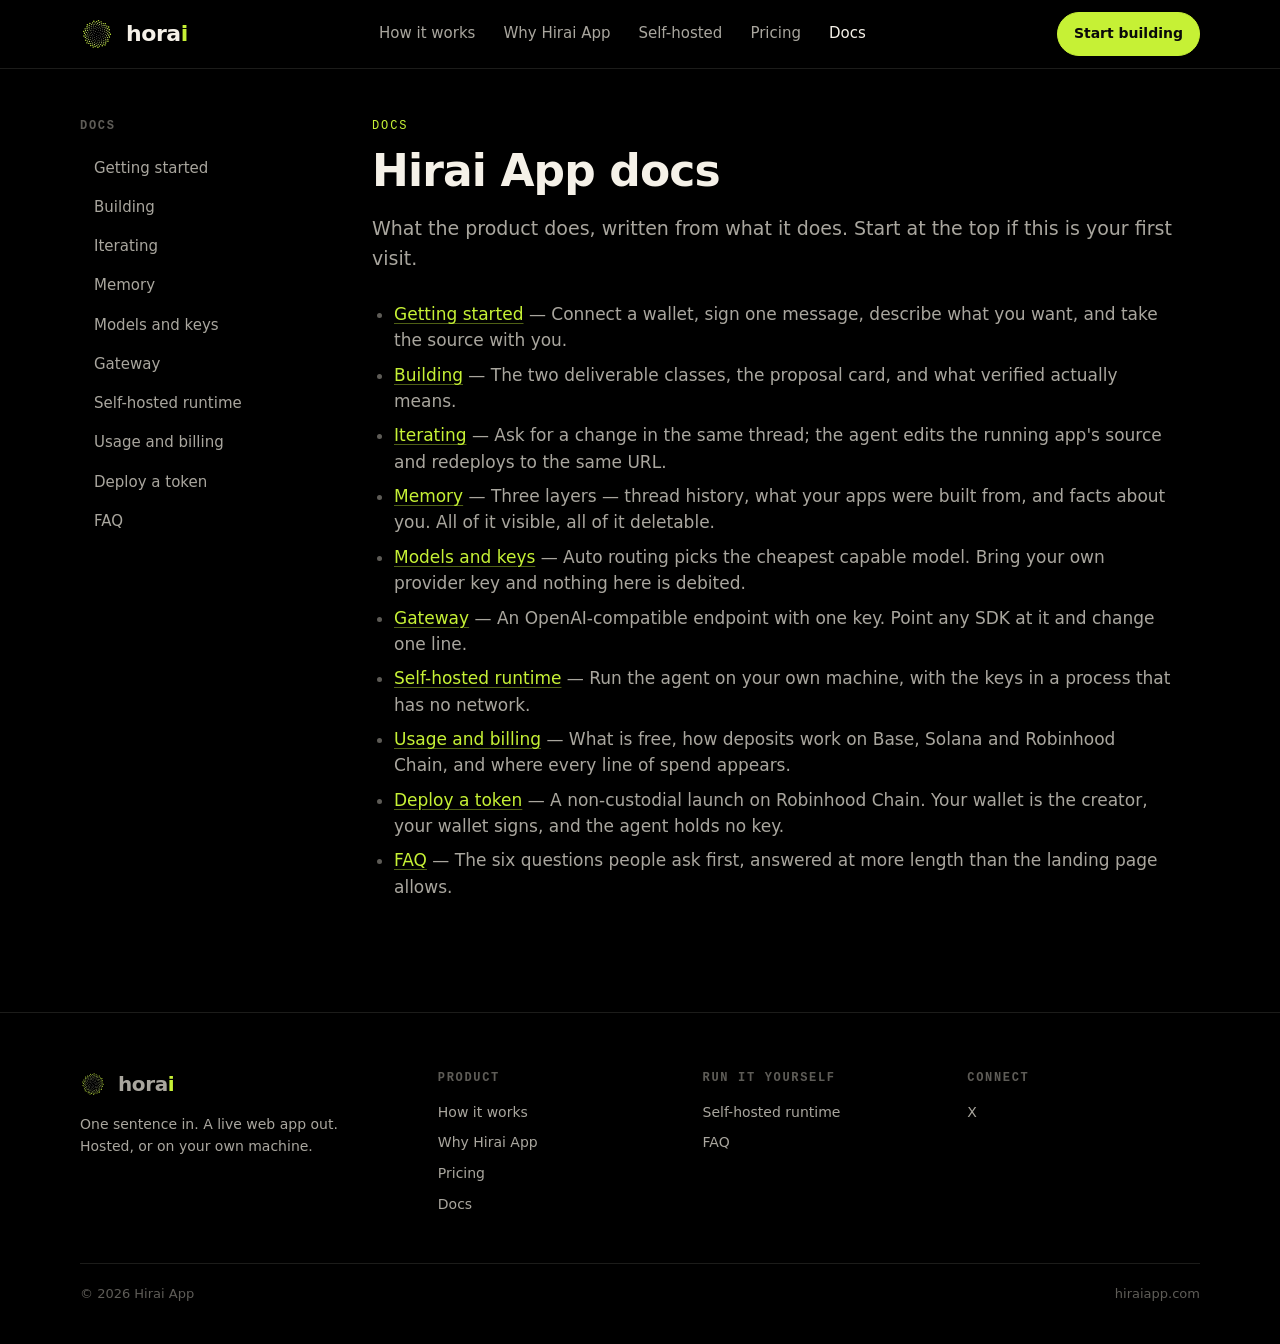
==== docs/index.html @ 5e80f823 "feat: initial commit - Hirai App rebranded from horai.sh" ====
<!doctype html>
<html lang="en">
<head>
<meta charset="utf-8">
<meta name="viewport" content="width=device-width, initial-scale=1">
<title>Docs — Hirai App docs</title>
<meta name="description" content="How Hirai App builds, deploys and bills — and how to run the agent yourself.">
<link rel="icon" href="/favicon.ico" sizes="16x16 32x32 48x48">
<link rel="icon" type="image/png" sizes="32x32" href="/favicon-32.png">
<link rel="apple-touch-icon" sizes="180x180" href="/apple-touch-icon.png">
<meta property="og:type" content="article">
<meta property="og:url" content="https://hiraiapp.com/docs//">
<meta property="og:title" content="Docs — Hirai App docs">
<meta property="og:description" content="How Hirai App builds, deploys and bills — and how to run the agent yourself.">
<meta property="og:image" content="https://hiraiapp.com/og.png">
<meta name="twitter:card" content="summary_large_image">
<meta name="twitter:site" content="@hiraiapp">
<meta name="twitter:image" content="https://hiraiapp.com/og.png">
<link rel="stylesheet" href="/fonts.css">
<style>
:root{
  --bg:#000000;
  --ink:#F5F1E8;
  --ink-2:#A9A69E;
  --ink-3:#5E5C57;
  --line:#1C1C1A;
  --card:#0B0B0A;
  --lime:#C6F135;
  --mint:#5DF0C2;
  --sky:#7FB3FF;
  --peach:#FFB4A2;
  --violet:#B388FF;
  --display:'Sora',system-ui,sans-serif;
  --body:'DM Sans',system-ui,sans-serif;
  --mono:'DM Mono',ui-monospace,monospace;
}
*{box-sizing:border-box;margin:0;padding:0}
html{scroll-behavior:smooth}
body{background:var(--bg);color:var(--ink);font-family:var(--body);font-size:17px;line-height:1.55;-webkit-font-smoothing:antialiased}
a{color:inherit;text-decoration:none}
:focus-visible{outline:2px solid var(--lime);outline-offset:3px;border-radius:4px}
.wrap{width:min(1120px,calc(100% - 48px));margin:0 auto}
h1,h2,h3{font-family:var(--display);font-weight:600;letter-spacing:-.02em;line-height:1.15}
.eyebrow{font-family:var(--mono);font-size:12px;letter-spacing:.16em;text-transform:uppercase;color:var(--lime)}

/* nav — same chrome as the landing */
header{position:sticky;top:0;z-index:20;backdrop-filter:blur(14px);background:rgba(0,0,0,.72);border-bottom:1px solid var(--line)}
nav{display:flex;align-items:center;justify-content:space-between;height:68px;gap:16px}
.logo{display:flex;align-items:center;gap:12px;font-family:var(--display);font-weight:600;font-size:22px;letter-spacing:-.02em}
.logo .idot{color:var(--lime)}
.nav-links{display:flex;gap:28px;font-size:15px;color:var(--ink-2)}
.nav-links a:hover{color:var(--ink)}
.nav-links a.here{color:var(--ink)}
.btn{display:inline-flex;align-items:center;gap:10px;white-space:nowrap;font-family:var(--display);font-weight:600;font-size:14px;padding:10px 16px;border-radius:999px;border:1px solid var(--lime);background:var(--lime);color:#0A0A0A;transition:background .15s ease}
.btn:hover{background:#D6FF55}
@media (max-width:900px){.nav-links{display:none}}

/* shell */
.shell{display:grid;grid-template-columns:236px minmax(0,1fr);gap:56px;align-items:start;padding:48px 0 96px}
@media (max-width:900px){.shell{grid-template-columns:1fr;gap:0;padding:24px 0 72px}}

/* sidebar */
.side{position:sticky;top:92px}
.side h4{font-family:var(--mono);font-size:12px;letter-spacing:.14em;text-transform:uppercase;color:var(--ink-3);margin-bottom:14px}
.side ol{list-style:none;display:grid;gap:2px;counter-reset:d}
.side a{display:block;padding:7px 12px;border-radius:8px;font-size:15px;color:var(--ink-2);border-left:2px solid transparent}
.side a:hover{color:var(--ink);background:var(--card)}
.side a[aria-current="page"]{color:var(--ink);background:var(--card);border-left-color:var(--lime)}
/* mobile: a disclosure instead of a rail */
.side-m{display:none}
@media (max-width:900px){
  .side{display:none}
  .side-m{display:block;margin-bottom:28px}
  .side-m summary{cursor:pointer;list-style:none;display:flex;justify-content:space-between;align-items:center;gap:12px;
    font-family:var(--mono);font-size:12px;letter-spacing:.14em;text-transform:uppercase;color:var(--ink-3);
    border:1px solid var(--line);background:var(--card);border-radius:12px;padding:14px 16px}
  .side-m summary::-webkit-details-marker{display:none}
  .side-m summary::after{content:"+";color:var(--lime);font-size:20px;line-height:1}
  .side-m[open] summary::after{content:"–"}
  .side-m ol{list-style:none;display:grid;gap:2px;margin-top:8px}
  .side-m a{display:block;padding:10px 16px;border-radius:8px;font-size:15px;color:var(--ink-2);border-left:2px solid transparent}
  .side-m a[aria-current="page"]{color:var(--ink);background:var(--card);border-left-color:var(--lime)}
}

/* article */
article{min-width:0;max-width:74ch}
article h1{font-size:clamp(32px,4.6vw,44px);margin:10px 0 18px}
article h2{font-size:clamp(22px,2.6vw,27px);margin:44px 0 14px;padding-top:26px;border-top:1px solid var(--line)}
article h3{font-size:18px;margin:28px 0 10px}
article p{color:var(--ink-2);margin:0 0 16px}
article .lead{font-size:19px;color:var(--ink-2);margin-bottom:28px}
article strong{color:var(--ink);font-weight:500}
article a{color:var(--lime);text-decoration:underline;text-underline-offset:3px;text-decoration-thickness:1px;text-decoration-color:rgba(198,241,53,.4)}
article a:hover{text-decoration-color:var(--lime)}
article ul,article ol{color:var(--ink-2);margin:0 0 16px;padding-left:22px;display:grid;gap:8px}
article li::marker{color:var(--ink-3)}
article code{font-family:var(--mono);font-size:.88em;background:var(--card);border:1px solid var(--line);border-radius:5px;padding:1px 5px;color:var(--ink)}
article pre{background:#050505;border:1px solid var(--line);border-radius:14px;padding:18px 20px;overflow-x:auto;margin:0 0 20px}
article pre code{background:none;border:0;padding:0;font-size:13px;line-height:1.7;color:var(--ink-2)}
article blockquote{border-left:2px solid var(--lime);background:var(--card);border-radius:0 12px 12px 0;padding:14px 18px;margin:0 0 20px}
article blockquote p{margin:0;color:var(--ink-2)}
article table{width:100%;border-collapse:collapse;font-size:14px;margin:0 0 20px;display:block;overflow-x:auto}
article th,article td{text-align:left;padding:10px 14px;border-bottom:1px solid var(--line);vertical-align:top}
article th{font-family:var(--mono);font-size:12px;font-weight:400;letter-spacing:.06em;text-transform:uppercase;color:var(--ink-3)}
article td{color:var(--ink-2)}
article td code{white-space:nowrap}
article hr{border:0;border-top:1px solid var(--line);margin:36px 0}

/* prev / next */
.pager{display:flex;justify-content:space-between;gap:16px;flex-wrap:wrap;margin-top:56px;padding-top:24px;border-top:1px solid var(--line)}
.pager a{display:grid;gap:4px;color:var(--ink-2);font-size:15px;text-decoration:none}
.pager span{font-family:var(--mono);font-size:11px;letter-spacing:.14em;text-transform:uppercase;color:var(--ink-3)}
.pager a:hover{color:var(--ink)}
.pager .next{text-align:right;margin-left:auto}

/* footer — identical to the landing footer */
footer{border-top:1px solid var(--line);padding:56px 0 40px;color:var(--ink-2);font-size:14px}
.foot{display:grid;grid-template-columns:1.4fr 1fr 1fr 1fr;gap:32px}
.foot h4{font-family:var(--mono);font-size:12px;letter-spacing:.14em;text-transform:uppercase;color:var(--ink-3);margin-bottom:14px}
.foot ul{list-style:none;display:grid;gap:9px}
.foot a:hover{color:var(--ink)}
.foot-bottom{margin-top:48px;padding-top:20px;border-top:1px solid var(--line);display:flex;justify-content:space-between;gap:16px;flex-wrap:wrap;color:var(--ink-3);font-size:13px}
@media (max-width:820px){.foot{grid-template-columns:1fr 1fr}}

@media (prefers-reduced-motion:reduce){html{scroll-behavior:auto}.btn{transition:none}}
</style>
</head>
<body>

<header>
  <div class="wrap">
    <nav>
      <a class="logo" href="/" aria-label="Hirai App home">
        <svg width="34" height="34" viewBox="0 0 512 512" aria-hidden="true" id="logo-mark"></svg>
        <span>hora<span class="idot">i</span></span>
      </a>
      <div class="nav-links">
        <a href="/#how">How it works</a>
        <a href="/#why">Why Hirai App</a>
        <a href="/#self-hosted">Self-hosted</a>
        <a href="/#pricing">Pricing</a>
        <a href="/docs/" class="here">Docs</a>
      </div>
      <a class="btn" href="/#">Start building</a>
    </nav>
  </div>
</header>

<main class="wrap shell">
  <aside class="side">
    <h4>Docs</h4>
    <ol><li><a href="/docs/getting-started/">Getting started</a></li><li><a href="/docs/building/">Building</a></li><li><a href="/docs/iterating/">Iterating</a></li><li><a href="/docs/memory/">Memory</a></li><li><a href="/docs/models-and-keys/">Models and keys</a></li><li><a href="/docs/gateway/">Gateway</a></li><li><a href="/docs/self-hosted/">Self-hosted runtime</a></li><li><a href="/docs/usage-and-billing/">Usage and billing</a></li><li><a href="/docs/deploy-token/">Deploy a token</a></li><li><a href="/docs/faq/">FAQ</a></li></ol>
  </aside>

  <div style="min-width:0">
    <details class="side-m">
      <summary>Docs · Docs</summary>
      <ol><li><a href="/docs/getting-started/">Getting started</a></li><li><a href="/docs/building/">Building</a></li><li><a href="/docs/iterating/">Iterating</a></li><li><a href="/docs/memory/">Memory</a></li><li><a href="/docs/models-and-keys/">Models and keys</a></li><li><a href="/docs/gateway/">Gateway</a></li><li><a href="/docs/self-hosted/">Self-hosted runtime</a></li><li><a href="/docs/usage-and-billing/">Usage and billing</a></li><li><a href="/docs/deploy-token/">Deploy a token</a></li><li><a href="/docs/faq/">FAQ</a></li></ol>
    </details>

    <article>
      <div class="eyebrow">Docs</div>
      <h1>Hirai App docs</h1>
<p class="lead">What the product does, written from what it does. Start at the top if this is your first visit.</p>
<ul>
<li><a href="/docs/getting-started/">Getting started</a> — Connect a wallet, sign one message, describe what you want, and take the source with you.</li>
<li><a href="/docs/building/">Building</a> — The two deliverable classes, the proposal card, and what verified actually means.</li>
<li><a href="/docs/iterating/">Iterating</a> — Ask for a change in the same thread; the agent edits the running app's source and redeploys to the same URL.</li>
<li><a href="/docs/memory/">Memory</a> — Three layers — thread history, what your apps were built from, and facts about you. All of it visible, all of it deletable.</li>
<li><a href="/docs/models-and-keys/">Models and keys</a> — Auto routing picks the cheapest capable model. Bring your own provider key and nothing here is debited.</li>
<li><a href="/docs/gateway/">Gateway</a> — An OpenAI-compatible endpoint with one key. Point any SDK at it and change one line.</li>
<li><a href="/docs/self-hosted/">Self-hosted runtime</a> — Run the agent on your own machine, with the keys in a process that has no network.</li>
<li><a href="/docs/usage-and-billing/">Usage and billing</a> — What is free, how deposits work on Base, Solana and Robinhood Chain, and where every line of spend appears.</li>
<li><a href="/docs/deploy-token/">Deploy a token</a> — A non-custodial launch on Robinhood Chain. Your wallet is the creator, your wallet signs, and the agent holds no key.</li>
<li><a href="/docs/faq/">FAQ</a> — The six questions people ask first, answered at more length than the landing page allows.</li>
</ul>
      
    </article>
  </div>
</main>

<footer>
  <div class="wrap">
    <div class="foot">
      <div>
        <div class="logo" style="font-size:20px"><svg width="26" height="26" viewBox="0 0 512 512" aria-hidden="true" id="logo-mark-2"></svg><span>hora<span class="idot">i</span></span></div>
        <p style="margin-top:14px;max-width:32ch">One sentence in. A live web app out. Hosted, or on your own machine.</p>
      </div>
      <div><h4>Product</h4><ul><li><a href="/#how">How it works</a></li><li><a href="/#why">Why Hirai App</a></li><li><a href="/#pricing">Pricing</a></li><li><a href="/docs/">Docs</a></li></ul></div>
      <div><h4>Run it yourself</h4><ul><li><a href="/#self-hosted">Self-hosted runtime</a></li><li><a href="/#faq">FAQ</a></li></ul></div>
      <div><h4>Connect</h4><ul><li><a href="https://x.com/hiraiapp">X</a></li></ul></div>
    </div>
    <div class="foot-bottom">
      <span>© 2026 Hirai App</span>
      <span>hiraiapp.com</span>
    </div>
  </div>
</footer>

<script>
(function(){
  const GA = 137.508 * Math.PI/180;
  const lerp=(a,b,t)=>a+(b-a)*t;
  const hex=h=>[parseInt(h.slice(1,3),16),parseInt(h.slice(3,5),16),parseInt(h.slice(5,7),16)];
  const mix=(a,b,t)=>`rgb(${lerp(a[0],b[0],t)|0},${lerp(a[1],b[1],t)|0},${lerp(a[2],b[2],t)|0})`;
  const WHITE=hex('#F5F1E8'), LIME=hex('#C6F135');

  // logo mark in nav/footer (static SVG) — identical generator to the landing page
  function markSVG(el){
    let s='';
    for(let n=1;n<=150;n++){const th=n*GA,r=16.8*Math.sqrt(n),t=(n-1)/149;
      s+=`<circle cx="${256+r*Math.cos(th)}" cy="${256+r*Math.sin(th)}" r="${4+7*t}" fill="${mix(WHITE,LIME,t)}"/>`;}
    el.innerHTML=s;
  }
  markSVG(document.getElementById('logo-mark'));
  markSVG(document.getElementById('logo-mark-2'));
})();
</script>
</body>
</html>
---- fonts.css ----
/* Hirai App self-hosted webfonts.
   Descriptors are Google Fonts' own css2 output, verbatim; only the src URLs are local.
   Sora and DM Sans ship as one variable file per subset, shared by every weight descriptor
   (Google serves the same bytes for each weight); DM Mono ships static instances.
   Provenance: site/fonts/SOURCES.json.  Licenses: site/fonts/licenses/ (all SIL OFL 1.1). */
@font-face{font-family:'DM Mono';font-style:normal;font-weight:400;font-display:swap;src:url('/fonts/dm-mono-400-latin-ext.woff2') format('woff2');unicode-range:U+0100-02BA, U+02BD-02C5, U+02C7-02CC, U+02CE-02D7, U+02DD-02FF, U+0304, U+0308, U+0329, U+1D00-1DBF, U+1E00-1E9F, U+1EF2-1EFF, U+2020, U+20A0-20AB, U+20AD-20C0, U+2113, U+2C60-2C7F, U+A720-A7FF}
@font-face{font-family:'DM Mono';font-style:normal;font-weight:400;font-display:swap;src:url('/fonts/dm-mono-400-latin.woff2') format('woff2');unicode-range:U+0000-00FF, U+0131, U+0152-0153, U+02BB-02BC, U+02C6, U+02DA, U+02DC, U+0304, U+0308, U+0329, U+2000-206F, U+20AC, U+2122, U+2191, U+2193, U+2212, U+2215, U+FEFF, U+FFFD}
@font-face{font-family:'DM Mono';font-style:normal;font-weight:500;font-display:swap;src:url('/fonts/dm-mono-500-latin-ext.woff2') format('woff2');unicode-range:U+0100-02BA, U+02BD-02C5, U+02C7-02CC, U+02CE-02D7, U+02DD-02FF, U+0304, U+0308, U+0329, U+1D00-1DBF, U+1E00-1E9F, U+1EF2-1EFF, U+2020, U+20A0-20AB, U+20AD-20C0, U+2113, U+2C60-2C7F, U+A720-A7FF}
@font-face{font-family:'DM Mono';font-style:normal;font-weight:500;font-display:swap;src:url('/fonts/dm-mono-500-latin.woff2') format('woff2');unicode-range:U+0000-00FF, U+0131, U+0152-0153, U+02BB-02BC, U+02C6, U+02DA, U+02DC, U+0304, U+0308, U+0329, U+2000-206F, U+20AC, U+2122, U+2191, U+2193, U+2212, U+2215, U+FEFF, U+FFFD}
@font-face{font-family:'DM Sans';font-style:normal;font-weight:400;font-display:swap;src:url('/fonts/dm-sans-var-latin-ext.woff2') format('woff2');unicode-range:U+0100-02BA, U+02BD-02C5, U+02C7-02CC, U+02CE-02D7, U+02DD-02FF, U+0304, U+0308, U+0329, U+1D00-1DBF, U+1E00-1E9F, U+1EF2-1EFF, U+2020, U+20A0-20AB, U+20AD-20C0, U+2113, U+2C60-2C7F, U+A720-A7FF}
@font-face{font-family:'DM Sans';font-style:normal;font-weight:400;font-display:swap;src:url('/fonts/dm-sans-var-latin.woff2') format('woff2');unicode-range:U+0000-00FF, U+0131, U+0152-0153, U+02BB-02BC, U+02C6, U+02DA, U+02DC, U+0304, U+0308, U+0329, U+2000-206F, U+20AC, U+2122, U+2191, U+2193, U+2212, U+2215, U+FEFF, U+FFFD}
@font-face{font-family:'DM Sans';font-style:normal;font-weight:500;font-display:swap;src:url('/fonts/dm-sans-var-latin-ext.woff2') format('woff2');unicode-range:U+0100-02BA, U+02BD-02C5, U+02C7-02CC, U+02CE-02D7, U+02DD-02FF, U+0304, U+0308, U+0329, U+1D00-1DBF, U+1E00-1E9F, U+1EF2-1EFF, U+2020, U+20A0-20AB, U+20AD-20C0, U+2113, U+2C60-2C7F, U+A720-A7FF}
@font-face{font-family:'DM Sans';font-style:normal;font-weight:500;font-display:swap;src:url('/fonts/dm-sans-var-latin.woff2') format('woff2');unicode-range:U+0000-00FF, U+0131, U+0152-0153, U+02BB-02BC, U+02C6, U+02DA, U+02DC, U+0304, U+0308, U+0329, U+2000-206F, U+20AC, U+2122, U+2191, U+2193, U+2212, U+2215, U+FEFF, U+FFFD}
@font-face{font-family:'Sora';font-style:normal;font-weight:400;font-display:swap;src:url('/fonts/sora-var-latin-ext.woff2') format('woff2');unicode-range:U+0100-02BA, U+02BD-02C5, U+02C7-02CC, U+02CE-02D7, U+02DD-02FF, U+0304, U+0308, U+0329, U+1D00-1DBF, U+1E00-1E9F, U+1EF2-1EFF, U+2020, U+20A0-20AB, U+20AD-20C0, U+2113, U+2C60-2C7F, U+A720-A7FF}
@font-face{font-family:'Sora';font-style:normal;font-weight:400;font-display:swap;src:url('/fonts/sora-var-latin.woff2') format('woff2');unicode-range:U+0000-00FF, U+0131, U+0152-0153, U+02BB-02BC, U+02C6, U+02DA, U+02DC, U+0304, U+0308, U+0329, U+2000-206F, U+20AC, U+2122, U+2191, U+2193, U+2212, U+2215, U+FEFF, U+FFFD}
@font-face{font-family:'Sora';font-style:normal;font-weight:500;font-display:swap;src:url('/fonts/sora-var-latin-ext.woff2') format('woff2');unicode-range:U+0100-02BA, U+02BD-02C5, U+02C7-02CC, U+02CE-02D7, U+02DD-02FF, U+0304, U+0308, U+0329, U+1D00-1DBF, U+1E00-1E9F, U+1EF2-1EFF, U+2020, U+20A0-20AB, U+20AD-20C0, U+2113, U+2C60-2C7F, U+A720-A7FF}
@font-face{font-family:'Sora';font-style:normal;font-weight:500;font-display:swap;src:url('/fonts/sora-var-latin.woff2') format('woff2');unicode-range:U+0000-00FF, U+0131, U+0152-0153, U+02BB-02BC, U+02C6, U+02DA, U+02DC, U+0304, U+0308, U+0329, U+2000-206F, U+20AC, U+2122, U+2191, U+2193, U+2212, U+2215, U+FEFF, U+FFFD}
@font-face{font-family:'Sora';font-style:normal;font-weight:600;font-display:swap;src:url('/fonts/sora-var-latin-ext.woff2') format('woff2');unicode-range:U+0100-02BA, U+02BD-02C5, U+02C7-02CC, U+02CE-02D7, U+02DD-02FF, U+0304, U+0308, U+0329, U+1D00-1DBF, U+1E00-1E9F, U+1EF2-1EFF, U+2020, U+20A0-20AB, U+20AD-20C0, U+2113, U+2C60-2C7F, U+A720-A7FF}
@font-face{font-family:'Sora';font-style:normal;font-weight:600;font-display:swap;src:url('/fonts/sora-var-latin.woff2') format('woff2');unicode-range:U+0000-00FF, U+0131, U+0152-0153, U+02BB-02BC, U+02C6, U+02DA, U+02DC, U+0304, U+0308, U+0329, U+2000-206F, U+20AC, U+2122, U+2191, U+2193, U+2212, U+2215, U+FEFF, U+FFFD}
@font-face{font-family:'Sora';font-style:normal;font-weight:700;font-display:swap;src:url('/fonts/sora-var-latin-ext.woff2') format('woff2');unicode-range:U+0100-02BA, U+02BD-02C5, U+02C7-02CC, U+02CE-02D7, U+02DD-02FF, U+0304, U+0308, U+0329, U+1D00-1DBF, U+1E00-1E9F, U+1EF2-1EFF, U+2020, U+20A0-20AB, U+20AD-20C0, U+2113, U+2C60-2C7F, U+A720-A7FF}
@font-face{font-family:'Sora';font-style:normal;font-weight:700;font-display:swap;src:url('/fonts/sora-var-latin.woff2') format('woff2');unicode-range:U+0000-00FF, U+0131, U+0152-0153, U+02BB-02BC, U+02C6, U+02DA, U+02DC, U+0304, U+0308, U+0329, U+2000-206F, U+20AC, U+2122, U+2191, U+2193, U+2212, U+2215, U+FEFF, U+FFFD}
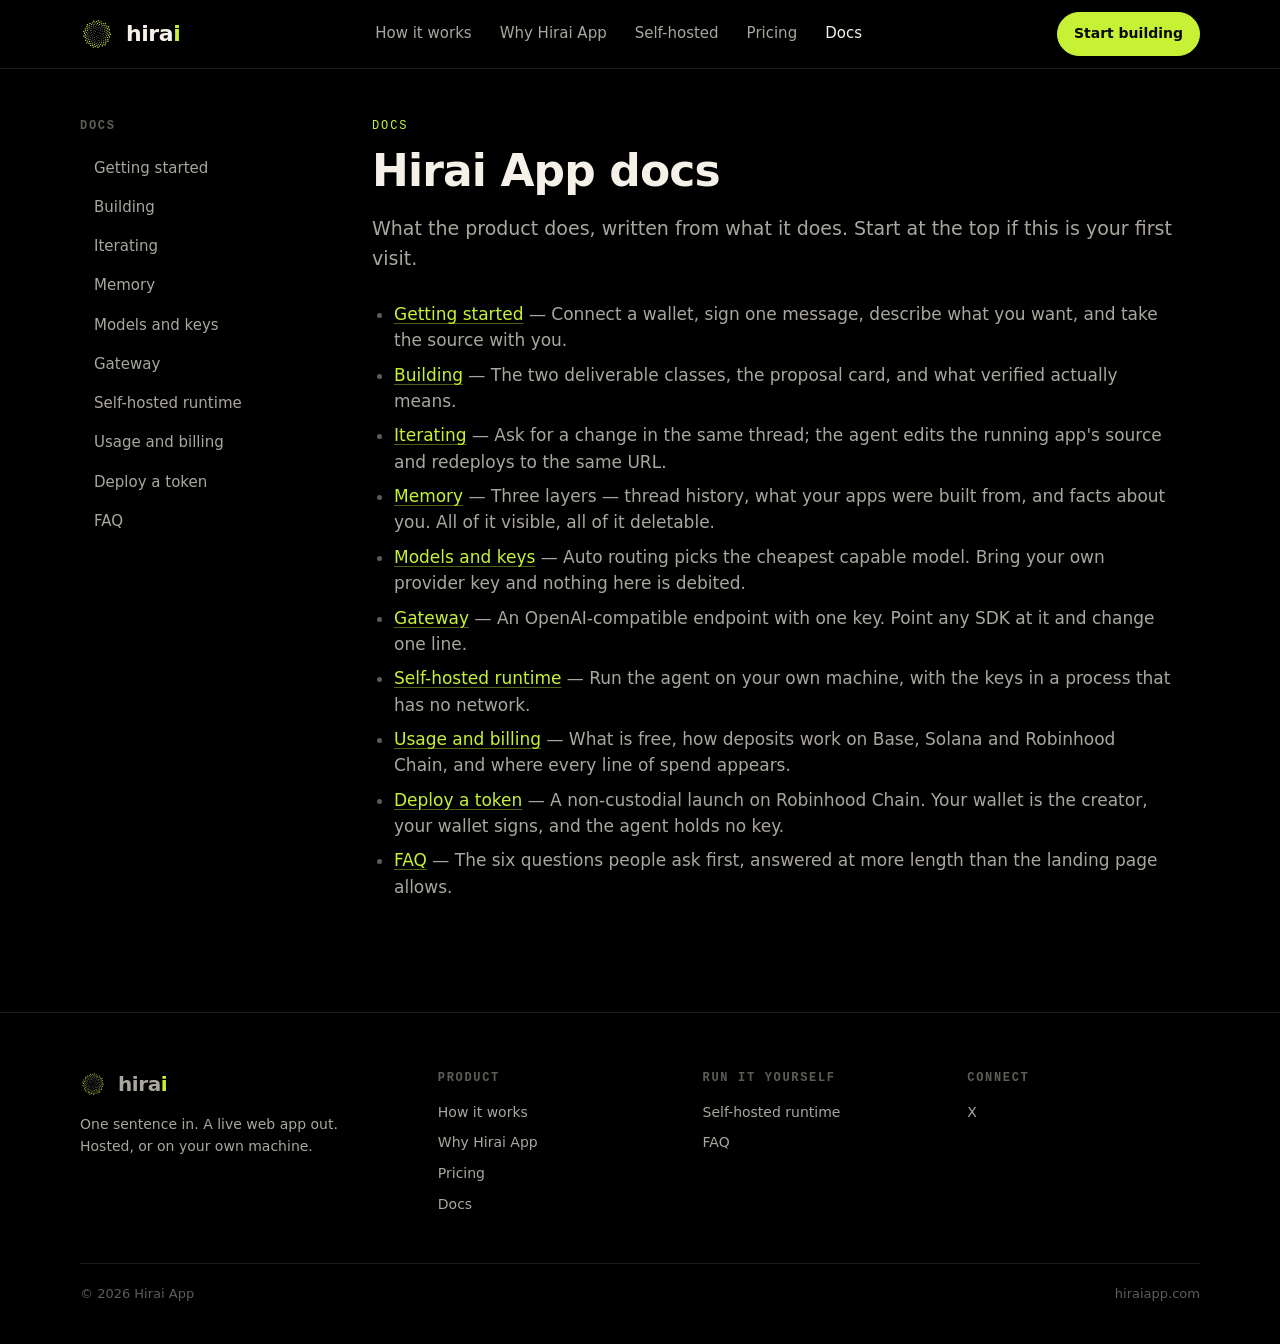
==== commit 128fd87a: "fix: update split text horai safely" ====
--- a/docs/index.html
+++ b/docs/index.html
@@ -132,7 +132,7 @@
     <nav>
       <a class="logo" href="/" aria-label="Hirai App home">
         <svg width="34" height="34" viewBox="0 0 512 512" aria-hidden="true" id="logo-mark"></svg>
-        <span>hora<span class="idot">i</span></span>
+        <span>hira<span class="idot">i</span></span>
       </a>
       <div class="nav-links">
         <a href="/#how">How it works</a>
@@ -183,7 +183,7 @@
   <div class="wrap">
     <div class="foot">
       <div>
-        <div class="logo" style="font-size:20px"><svg width="26" height="26" viewBox="0 0 512 512" aria-hidden="true" id="logo-mark-2"></svg><span>hora<span class="idot">i</span></span></div>
+        <div class="logo" style="font-size:20px"><svg width="26" height="26" viewBox="0 0 512 512" aria-hidden="true" id="logo-mark-2"></svg><span>hira<span class="idot">i</span></span></div>
         <p style="margin-top:14px;max-width:32ch">One sentence in. A live web app out. Hosted, or on your own machine.</p>
       </div>
       <div><h4>Product</h4><ul><li><a href="/#how">How it works</a></li><li><a href="/#why">Why Hirai App</a></li><li><a href="/#pricing">Pricing</a></li><li><a href="/docs/">Docs</a></li></ul></div>
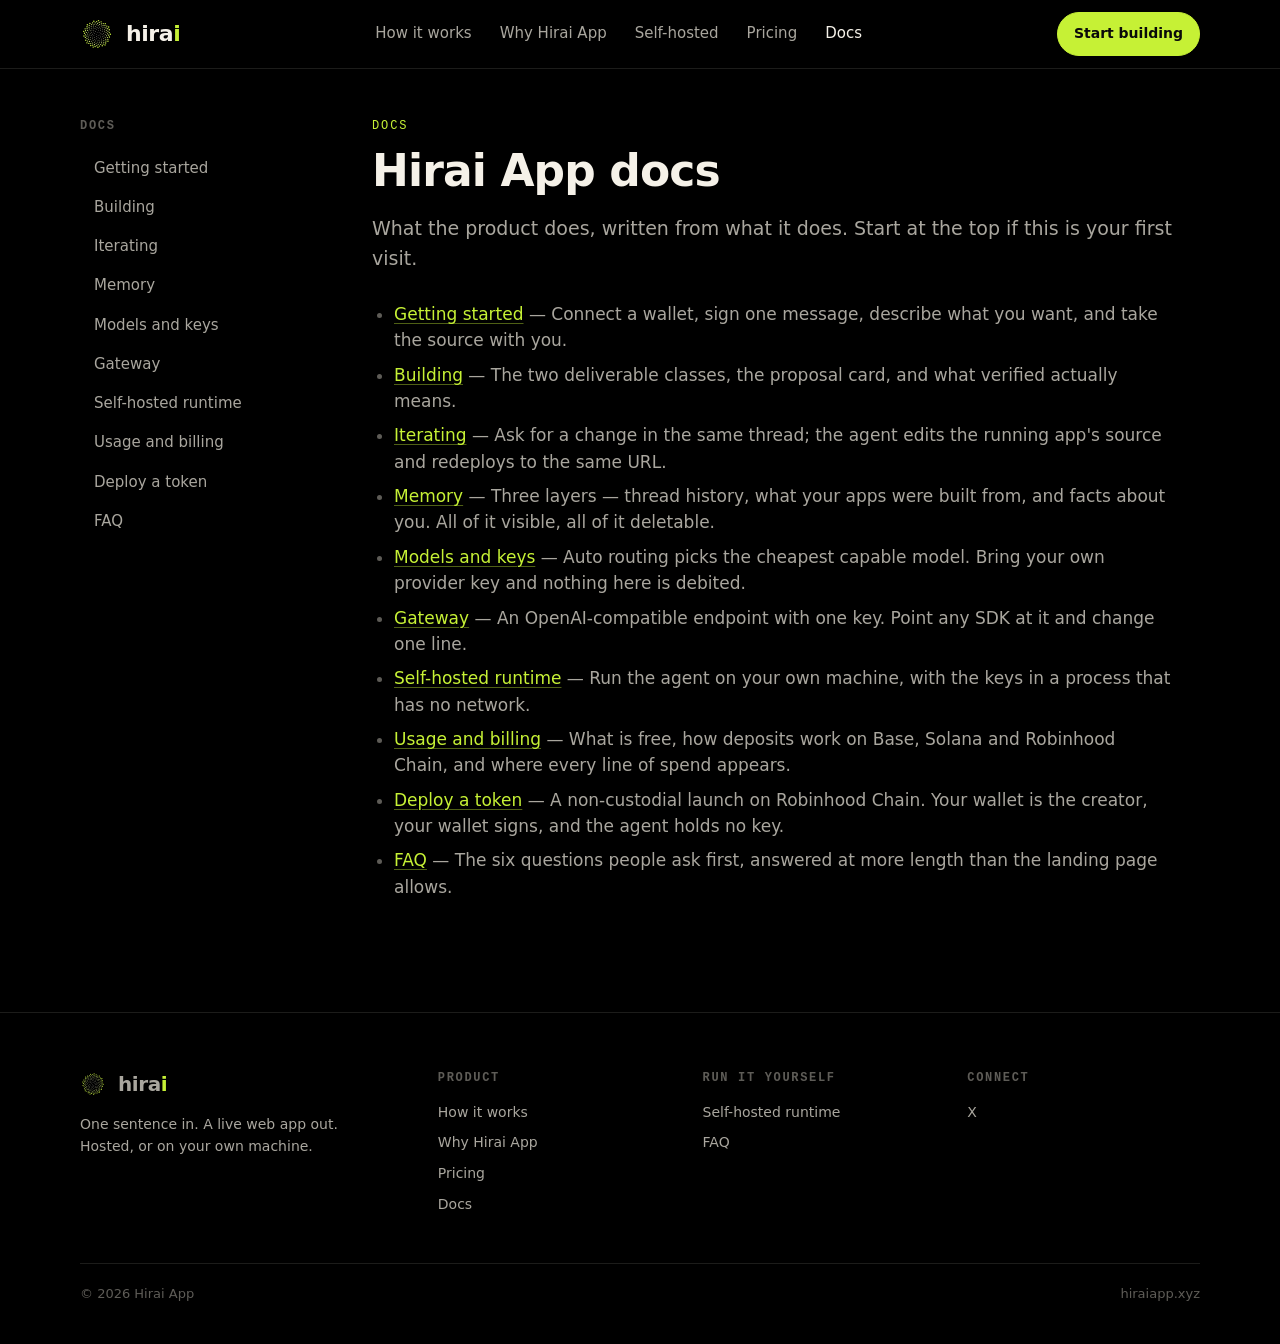
==== commit ed398d3f: "fix: update domain from hiraiapp.com to hiraiapp.xyz" ====
--- a/docs/index.html
+++ b/docs/index.html
@@ -9,13 +9,13 @@
 <link rel="icon" type="image/png" sizes="32x32" href="/favicon-32.png">
 <link rel="apple-touch-icon" sizes="180x180" href="/apple-touch-icon.png">
 <meta property="og:type" content="article">
-<meta property="og:url" content="https://hiraiapp.com/docs//">
+<meta property="og:url" content="https://hiraiapp.xyz/docs//">
 <meta property="og:title" content="Docs — Hirai App docs">
 <meta property="og:description" content="How Hirai App builds, deploys and bills — and how to run the agent yourself.">
-<meta property="og:image" content="https://hiraiapp.com/og.png">
+<meta property="og:image" content="https://hiraiapp.xyz/og.png">
 <meta name="twitter:card" content="summary_large_image">
 <meta name="twitter:site" content="@hiraiapp">
-<meta name="twitter:image" content="https://hiraiapp.com/og.png">
+<meta name="twitter:image" content="https://hiraiapp.xyz/og.png">
 <link rel="stylesheet" href="/fonts.css">
 <style>
 :root{
@@ -192,7 +192,7 @@
     </div>
     <div class="foot-bottom">
       <span>© 2026 Hirai App</span>
-      <span>hiraiapp.com</span>
+      <span>hiraiapp.xyz</span>
     </div>
   </div>
 </footer>
